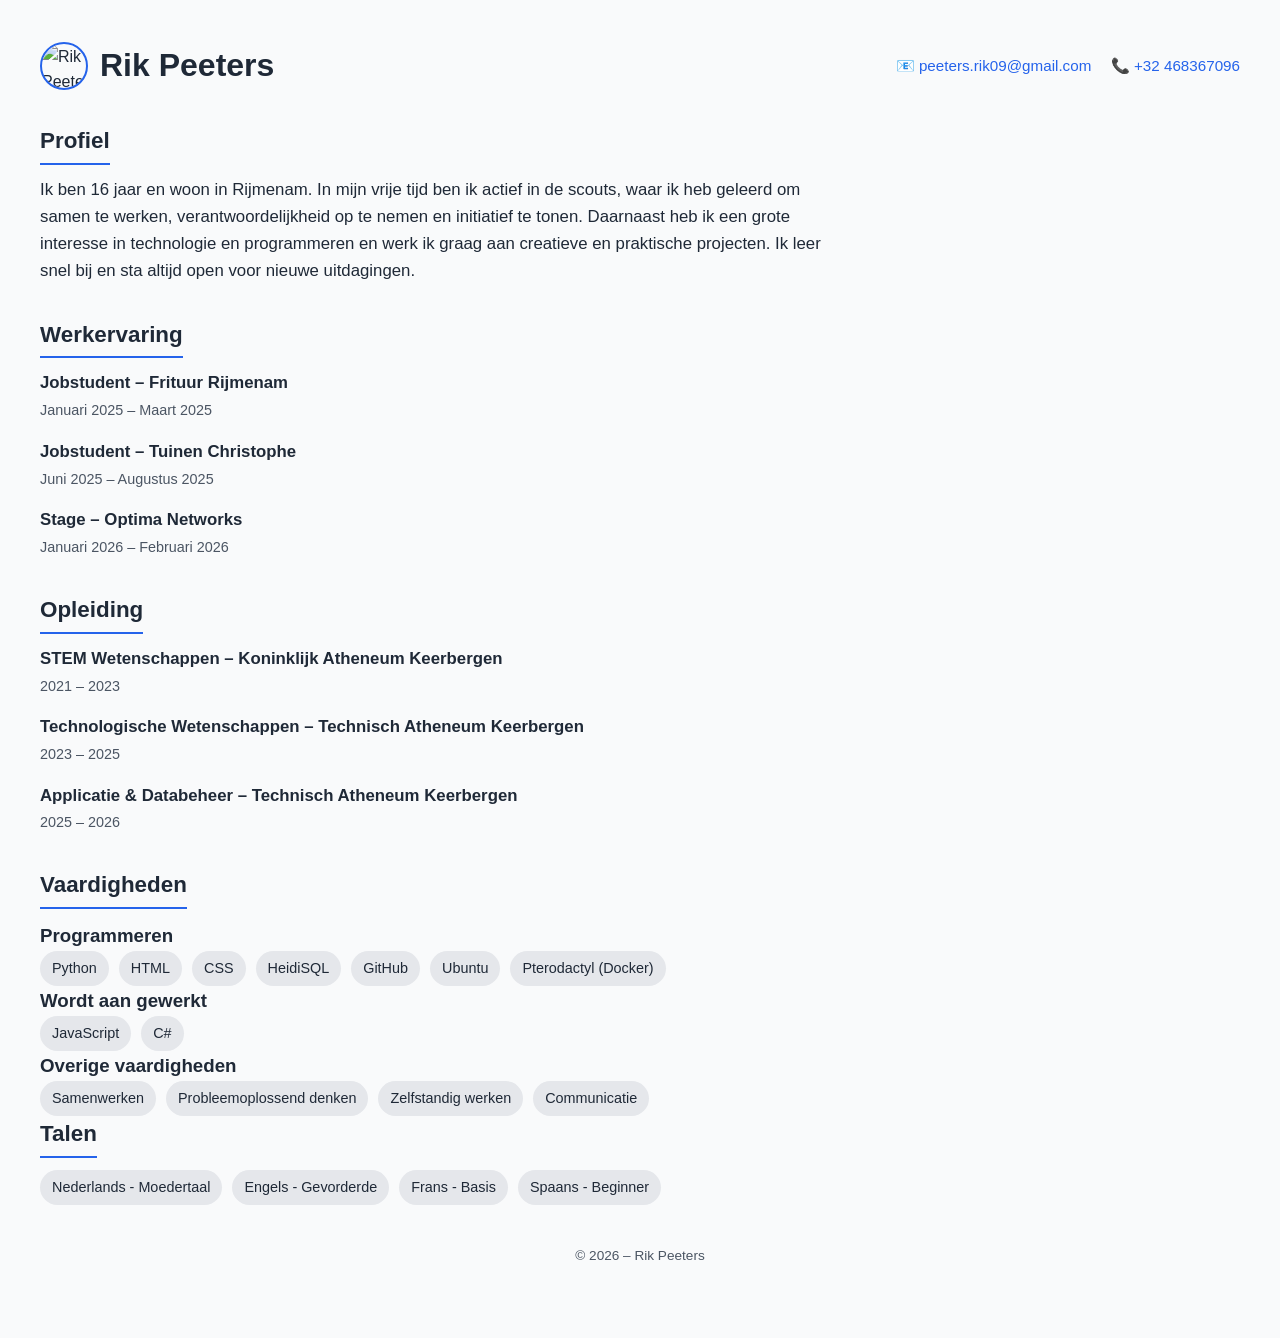
==== 5ADB/Rik/WEBSITES/Cv/index.html @ 6829eaf0 "cv website" ====
<!DOCTYPE html>
<html lang="nl">
<head>
  <meta charset="UTF-8" />
  <meta name="viewport" content="width=device-width, initial-scale=1.0" />
  <title>CV Rik Peeters</title>
  <style>
    :root {
      --primary: #1f2937;
      --secondary: #4b5563;
      --accent: #2563eb;
      --bg: #f9fafb;
      --card: #ffffff;
    }

    * {
      box-sizing: border-box;
      margin: 0;
      padding: 0;
      font-family: "Segoe UI", Tahoma, sans-serif;
    }

    body {
      background: var(--bg);
      color: var(--primary);
      line-height: 1.6;
      padding: 40px;
    }

    .container {
      max-width: 900px;
      margin: auto;
      background: var(--card);
      padding: 40px;
      border-radius: 12px;
      box-shadow: 0 10px 30px rgba(0,0,0,0.08);
    }

    header {
      display: flex;
      justify-content: space-between;
      align-items: center;
      margin-bottom: 32px;
    }

    header h1 {
      font-size: 2.2rem;
    }

    header p {
      color: var(--secondary);
    }

    .profiel p {
      max-width: 800px;   
      font-size: 1.05rem;  
    }

    header .profile {
      display: flex;
      align-items: center;
      gap: 12px; 
    }

    header .profile img {
      width: 48px;       
      height: 48px;       
      border-radius: 50%; 
      object-fit: cover;  
      border: 2px solid var(--accent); 
    }

    header .profile h1 {
      font-size: 2rem; 
      margin: 0;
    }

    .section {
      margin-bottom: 32px;
    }

    .section h2 {
      font-size: 1.4rem;
      margin-bottom: 12px;
      border-bottom: 2px solid var(--accent);
      display: inline-block;
      padding-bottom: 4px;
    }

    .item {
      margin-bottom: 16px;
    }

    .item h3 {
      font-size: 1.05rem;
    }

    .item span {
      font-size: 0.9rem;
      color: var(--secondary);
    }

    ul {
      margin-left: 18px;
    }

    .skills {
      display: flex;
      flex-wrap: wrap;
      gap: 10px;
    }

    .skill {
      background: #e5e7eb;
      padding: 6px 12px;
      border-radius: 20px;
      font-size: 0.9rem;
      transition-delay: 0.05s;
    }

    .skill:hover {
      transform: translateY(-4px) scale(1.05);
      box-shadow: 0 6px 15px rgba(0, 0, 0, 0.15);
      transition: all 0.3s ease;
    }

    footer {
      text-align: center;
      font-size: 0.85rem;
      color: var(--secondary);
      margin-top: 40px;
    }

    .contacts a {
      color: var(--accent);
      text-decoration: none;
      margin-left: 15px;
      font-size: 0.95rem;
    }

    @media (max-width: 600px) {
      body {
        padding: 20px;
      }

      header {
        flex-direction: column;
        align-items: flex-start;
        gap: 10px;
      }
    }
  </style>
</head>
<body>
  <header>
  <div class="profile">
    <img src="https://userpicture20.smartschool.be/User/Userimage/hashimage/hash/1045_d961c326-df20-4d8a-acbe-41e2a661c133/plain/1/res/48" alt="Rik Peeters">
    <h1>Rik Peeters</h1>
  </div>
  <div class="contacts">
    <a href="mailto:peeters.rik09@gmail.com">📧 peeters.rik09@gmail.com</a>
    <a href="tel:+32468367096">📞 +32 468367096</a>
  </div>
  </header>

    </header>

    <section class="section">
      <div class="profiel">
      <h2>Profiel</h2>
      <p>
        Ik ben 16 jaar en woon in Rijmenam. In mijn vrije tijd ben ik actief in de scouts, 
        waar ik heb geleerd om samen te werken, verantwoordelijkheid op te nemen en 
        initiatief te tonen. Daarnaast heb ik een grote interesse in technologie en 
        programmeren en werk ik graag aan creatieve en praktische projecten. 
        Ik leer snel bij en sta altijd open voor nieuwe uitdagingen.
      </p>
      </div>
    </section>


    <section class="section">
      <h2>Werkervaring</h2>
      <div class="item">
        <h3>Jobstudent – Frituur Rijmenam</h3>
        <span> Januari 2025 – Maart 2025</span>
      </div>
      <div class="item">
        <h3>Jobstudent – Tuinen Christophe</h3>
        <span> Juni 2025 – Augustus 2025</span>
      </div>
      <div class="item">
        <h3>Stage – Optima Networks</h3>
        <span>Januari 2026 – Februari 2026</span>
      </div>
    </section>

    <section class="section ">
      <h2>Opleiding</h2>
      <div class="item">
        <h3>STEM Wetenschappen – Koninklijk Atheneum Keerbergen</h3>
        <span>2021 – 2023</span>
      </div>
      <div class="item">
        <h3>Technologische Wetenschappen – Technisch Atheneum Keerbergen</h3>
        <span>2023 – 2025</span>
      </div>
      <div class="item">
        <h3>Applicatie & Databeheer – Technisch Atheneum Keerbergen</h3>
        <span>2025 – 2026</span>
      </div>
    </section>

  <section class="section">
  <h2>Vaardigheden</h2>

  <h3>Programmeren</h3>
  <div class="skills">
    <div class="skill">Python</div>
    <div class="skill">HTML</div>
    <div class="skill">CSS</div>
    <div class="skill">HeidiSQL</div>
    <div class="skill">GitHub</div>
    <div class="skill">Ubuntu</div>
    <div class="skill">Pterodactyl (Docker)</div>
  </div>

  <h3>Wordt aan gewerkt</h3>
  <div class="skills">
    <div class="skill">JavaScript</div>
    <div class="skill">C#</div>
  </div>

  <h3>Overige vaardigheden</h3>
  <div class="skills">
    <div class="skill">Samenwerken</div>
    <div class="skill">Probleemoplossend denken</div>
    <div class="skill">Zelfstandig werken</div>
    <div class="skill">Communicatie</div>
  </div>

  <section class="section">
  <h2>Talen</h2>

  <div class="skills">
    <div class="skill">Nederlands - Moedertaal</div>
    <div class="skill">Engels - Gevorderde</div>
    <div class="skill">Frans -  Basis</div>
    <div class="skill">Spaans -  Beginner</div>
  </div>

</section>
    <footer>
      © 2026 – Rik Peeters
    </footer>
  </div>
</body>
</html>
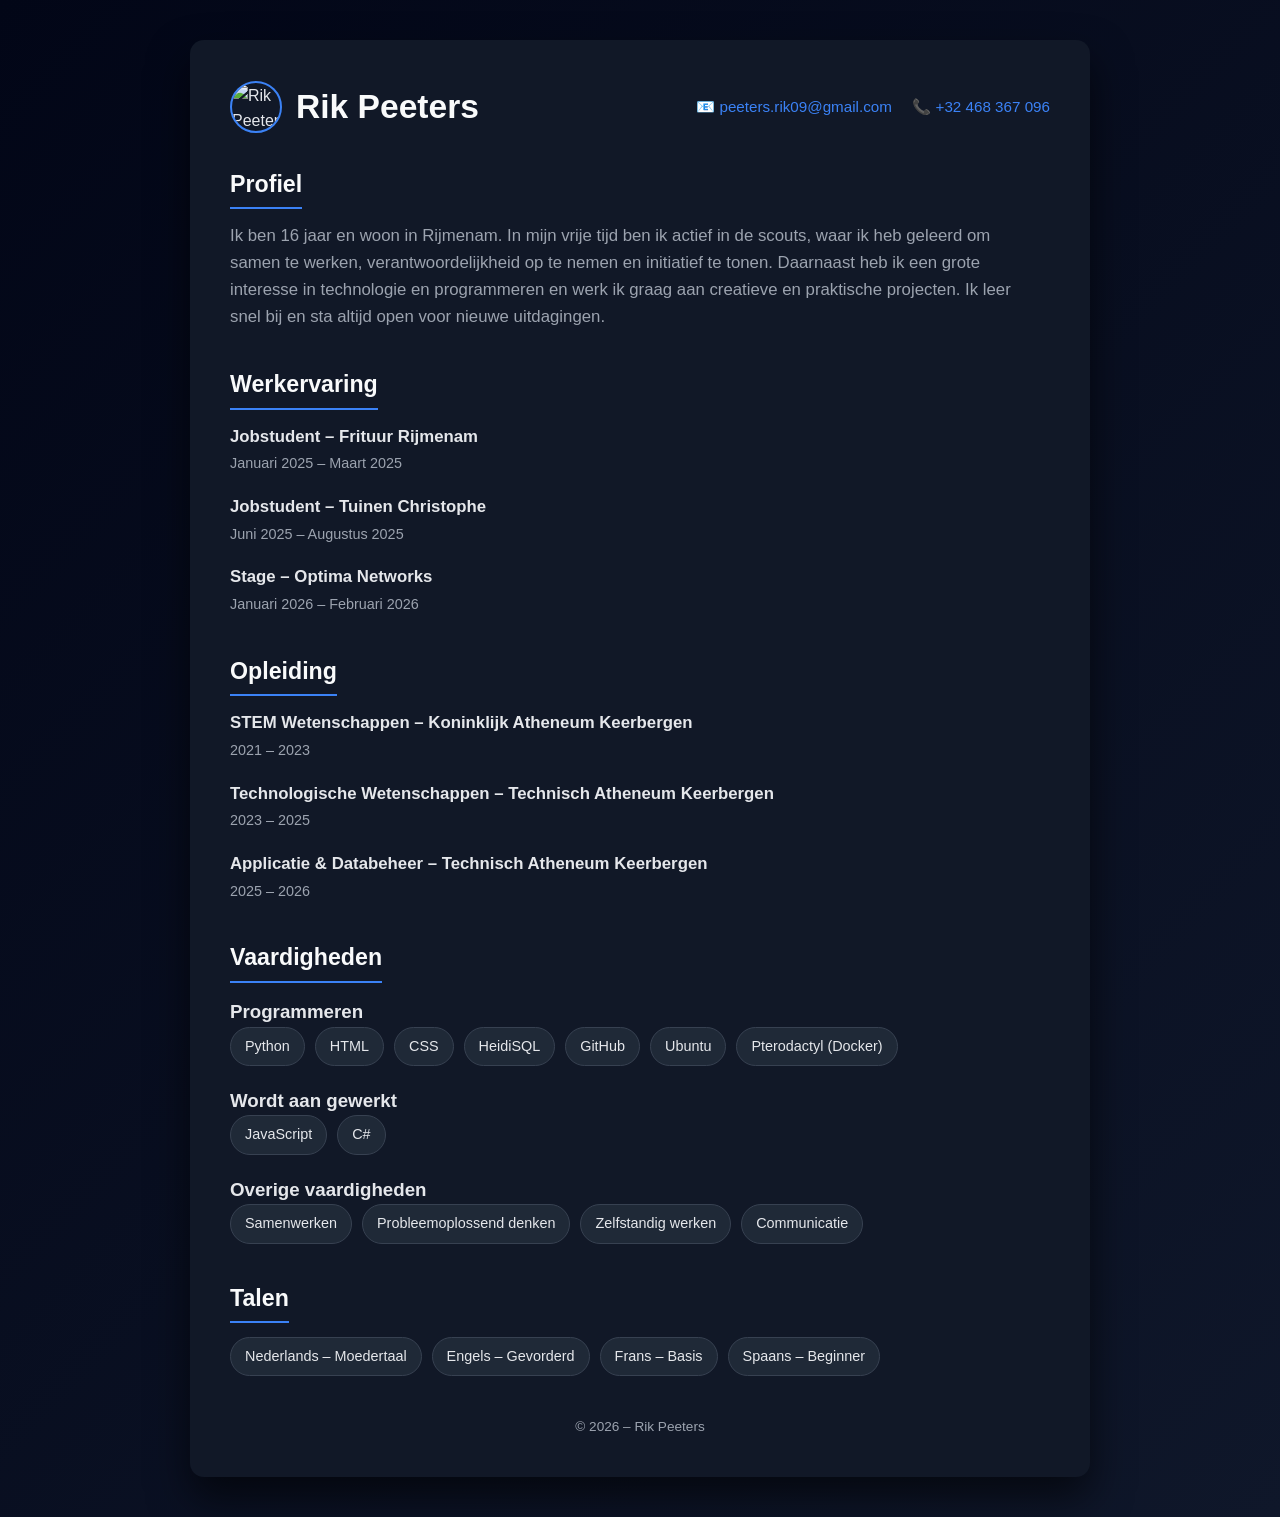
==== commit c49e0208: "cv website" ====
--- a/5ADB/Rik/WEBSITES/Cv/index.html
+++ b/5ADB/Rik/WEBSITES/Cv/index.html
@@ -6,11 +6,12 @@
   <title>CV Rik Peeters</title>
   <style>
     :root {
-      --primary: #1f2937;
-      --secondary: #4b5563;
-      --accent: #2563eb;
-      --bg: #f9fafb;
-      --card: #ffffff;
+      --primary: #e5e7eb;
+      --secondary: #9ca3af;
+      --accent: #3b82f6;
+      --bg: #0f172a;
+      --card: #111827;
+      --skill-bg: #1f2937;
     }
 
     * {
@@ -21,7 +22,7 @@
     }
 
     body {
-      background: var(--bg);
+      background: linear-gradient(135deg, #020617, #0f172a);
       color: var(--primary);
       line-height: 1.6;
       padding: 40px;
@@ -32,8 +33,8 @@
       margin: auto;
       background: var(--card);
       padding: 40px;
-      border-radius: 12px;
-      box-shadow: 0 10px 30px rgba(0,0,0,0.08);
+      border-radius: 14px;
+      box-shadow: 0 20px 40px rgba(0,0,0,0.6);
     }
 
     header {
@@ -41,87 +42,90 @@
       justify-content: space-between;
       align-items: center;
       margin-bottom: 32px;
-    }
-
-    header h1 {
-      font-size: 2.2rem;
-    }
-
-    header p {
-      color: var(--secondary);
-    }
-
-    .profiel p {
-      max-width: 800px;   
-      font-size: 1.05rem;  
+      flex-wrap: wrap;
+      gap: 16px;
     }
 
     header .profile {
       display: flex;
       align-items: center;
-      gap: 12px; 
+      gap: 14px;
     }
 
     header .profile img {
-      width: 48px;       
-      height: 48px;       
-      border-radius: 50%; 
-      object-fit: cover;  
-      border: 2px solid var(--accent); 
-    }
-
-    header .profile h1 {
-      font-size: 2rem; 
-      margin: 0;
+      width: 52px;
+      height: 52px;
+      border-radius: 50%;
+      object-fit: cover;
+      border: 2px solid var(--accent);
+    }
+
+    header h1 {
+      font-size: 2.1rem;
+      color: #f9fafb;
+    }
+
+    .contacts a {
+      color: var(--accent);
+      text-decoration: none;
+      margin-left: 16px;
+      font-size: 0.95rem;
     }
 
     .section {
-      margin-bottom: 32px;
+      margin-bottom: 36px;
     }
 
     .section h2 {
-      font-size: 1.4rem;
-      margin-bottom: 12px;
+      font-size: 1.45rem;
+      margin-bottom: 14px;
       border-bottom: 2px solid var(--accent);
       display: inline-block;
       padding-bottom: 4px;
+      color: #f9fafb;
+    }
+
+    .profiel p {
+      max-width: 800px;
+      font-size: 1.05rem;
+      color: var(--secondary);
     }
 
     .item {
-      margin-bottom: 16px;
+      margin-bottom: 18px;
     }
 
     .item h3 {
       font-size: 1.05rem;
+      color: #e5e7eb;
     }
 
     .item span {
       font-size: 0.9rem;
       color: var(--secondary);
-    }
-
-    ul {
-      margin-left: 18px;
     }
 
     .skills {
       display: flex;
       flex-wrap: wrap;
       gap: 10px;
+      margin-bottom: 20px;
     }
 
     .skill {
-      background: #e5e7eb;
-      padding: 6px 12px;
+      background: var(--skill-bg);
+      padding: 7px 14px;
       border-radius: 20px;
       font-size: 0.9rem;
-      transition-delay: 0.05s;
+      color: #e5e7eb;
+      border: 1px solid #374151;
+      transition: all 0.25s ease;
     }
 
     .skill:hover {
-      transform: translateY(-4px) scale(1.05);
-      box-shadow: 0 6px 15px rgba(0, 0, 0, 0.15);
-      transition: all 0.3s ease;
+      transform: translateY(-3px) scale(1.05);
+      box-shadow: 0 8px 20px rgba(0,0,0,0.6);
+      border-color: var(--accent);
     }
 
     footer {
@@ -131,13 +135,6 @@
       margin-top: 40px;
     }
 
-    .contacts a {
-      color: var(--accent);
-      text-decoration: none;
-      margin-left: 15px;
-      font-size: 0.95rem;
-    }
-
     @media (max-width: 600px) {
       body {
         padding: 20px;
@@ -146,48 +143,50 @@
       header {
         flex-direction: column;
         align-items: flex-start;
-        gap: 10px;
+      }
+
+      .contacts a {
+        margin-left: 0;
+        margin-right: 12px;
       }
     }
   </style>
 </head>
 <body>
-  <header>
-  <div class="profile">
-    <img src="https://userpicture20.smartschool.be/User/Userimage/hashimage/hash/1045_d961c326-df20-4d8a-acbe-41e2a661c133/plain/1/res/48" alt="Rik Peeters">
-    <h1>Rik Peeters</h1>
-  </div>
-  <div class="contacts">
-    <a href="mailto:peeters.rik09@gmail.com">📧 peeters.rik09@gmail.com</a>
-    <a href="tel:+32468367096">📞 +32 468367096</a>
-  </div>
-  </header>
-
+  <div class="container">
+    <header>
+      <div class="profile">
+        <img src="https://userpicture20.smartschool.be/User/Userimage/hashimage/hash/1045_d961c326-df20-4d8a-acbe-41e2a661c133/plain/1/res/48" alt="Rik Peeters">
+        <h1>Rik Peeters</h1>
+      </div>
+      <div class="contacts">
+        <a href="mailto:peeters.rik09@gmail.com">📧 peeters.rik09@gmail.com</a>
+        <a href="tel:+32468367096">📞 +32 468 367 096</a>
+      </div>
     </header>
 
     <section class="section">
+      <h2>Profiel</h2>
       <div class="profiel">
-      <h2>Profiel</h2>
-      <p>
-        Ik ben 16 jaar en woon in Rijmenam. In mijn vrije tijd ben ik actief in de scouts, 
-        waar ik heb geleerd om samen te werken, verantwoordelijkheid op te nemen en 
-        initiatief te tonen. Daarnaast heb ik een grote interesse in technologie en 
-        programmeren en werk ik graag aan creatieve en praktische projecten. 
-        Ik leer snel bij en sta altijd open voor nieuwe uitdagingen.
-      </p>
-      </div>
-    </section>
-
+        <p>
+          Ik ben 16 jaar en woon in Rijmenam. In mijn vrije tijd ben ik actief in de scouts,
+          waar ik heb geleerd om samen te werken, verantwoordelijkheid op te nemen en
+          initiatief te tonen. Daarnaast heb ik een grote interesse in technologie en
+          programmeren en werk ik graag aan creatieve en praktische projecten.
+          Ik leer snel bij en sta altijd open voor nieuwe uitdagingen.
+        </p>
+      </div>
+    </section>
 
     <section class="section">
       <h2>Werkervaring</h2>
       <div class="item">
         <h3>Jobstudent – Frituur Rijmenam</h3>
-        <span> Januari 2025 – Maart 2025</span>
+        <span>Januari 2025 – Maart 2025</span>
       </div>
       <div class="item">
         <h3>Jobstudent – Tuinen Christophe</h3>
-        <span> Juni 2025 – Augustus 2025</span>
+        <span>Juni 2025 – Augustus 2025</span>
       </div>
       <div class="item">
         <h3>Stage – Optima Networks</h3>
@@ -195,7 +194,7 @@
       </div>
     </section>
 
-    <section class="section ">
+    <section class="section">
       <h2>Opleiding</h2>
       <div class="item">
         <h3>STEM Wetenschappen – Koninklijk Atheneum Keerbergen</h3>
@@ -211,48 +210,48 @@
       </div>
     </section>
 
-  <section class="section">
-  <h2>Vaardigheden</h2>
-
-  <h3>Programmeren</h3>
-  <div class="skills">
-    <div class="skill">Python</div>
-    <div class="skill">HTML</div>
-    <div class="skill">CSS</div>
-    <div class="skill">HeidiSQL</div>
-    <div class="skill">GitHub</div>
-    <div class="skill">Ubuntu</div>
-    <div class="skill">Pterodactyl (Docker)</div>
-  </div>
-
-  <h3>Wordt aan gewerkt</h3>
-  <div class="skills">
-    <div class="skill">JavaScript</div>
-    <div class="skill">C#</div>
-  </div>
-
-  <h3>Overige vaardigheden</h3>
-  <div class="skills">
-    <div class="skill">Samenwerken</div>
-    <div class="skill">Probleemoplossend denken</div>
-    <div class="skill">Zelfstandig werken</div>
-    <div class="skill">Communicatie</div>
-  </div>
-
-  <section class="section">
-  <h2>Talen</h2>
-
-  <div class="skills">
-    <div class="skill">Nederlands - Moedertaal</div>
-    <div class="skill">Engels - Gevorderde</div>
-    <div class="skill">Frans -  Basis</div>
-    <div class="skill">Spaans -  Beginner</div>
-  </div>
-
-</section>
+    <section class="section">
+      <h2>Vaardigheden</h2>
+
+      <h3>Programmeren</h3>
+      <div class="skills">
+        <div class="skill">Python</div>
+        <div class="skill">HTML</div>
+        <div class="skill">CSS</div>
+        <div class="skill">HeidiSQL</div>
+        <div class="skill">GitHub</div>
+        <div class="skill">Ubuntu</div>
+        <div class="skill">Pterodactyl (Docker)</div>
+      </div>
+
+      <h3>Wordt aan gewerkt</h3>
+      <div class="skills">
+        <div class="skill">JavaScript</div>
+        <div class="skill">C#</div>
+      </div>
+
+      <h3>Overige vaardigheden</h3>
+      <div class="skills">
+        <div class="skill">Samenwerken</div>
+        <div class="skill">Probleemoplossend denken</div>
+        <div class="skill">Zelfstandig werken</div>
+        <div class="skill">Communicatie</div>
+      </div>
+    </section>
+
+    <section class="section">
+      <h2>Talen</h2>
+      <div class="skills">
+        <div class="skill">Nederlands – Moedertaal</div>
+        <div class="skill">Engels – Gevorderd</div>
+        <div class="skill">Frans – Basis</div>
+        <div class="skill">Spaans – Beginner</div>
+      </div>
+    </section>
+
     <footer>
       © 2026 – Rik Peeters
     </footer>
   </div>
 </body>
-</html>+</html>
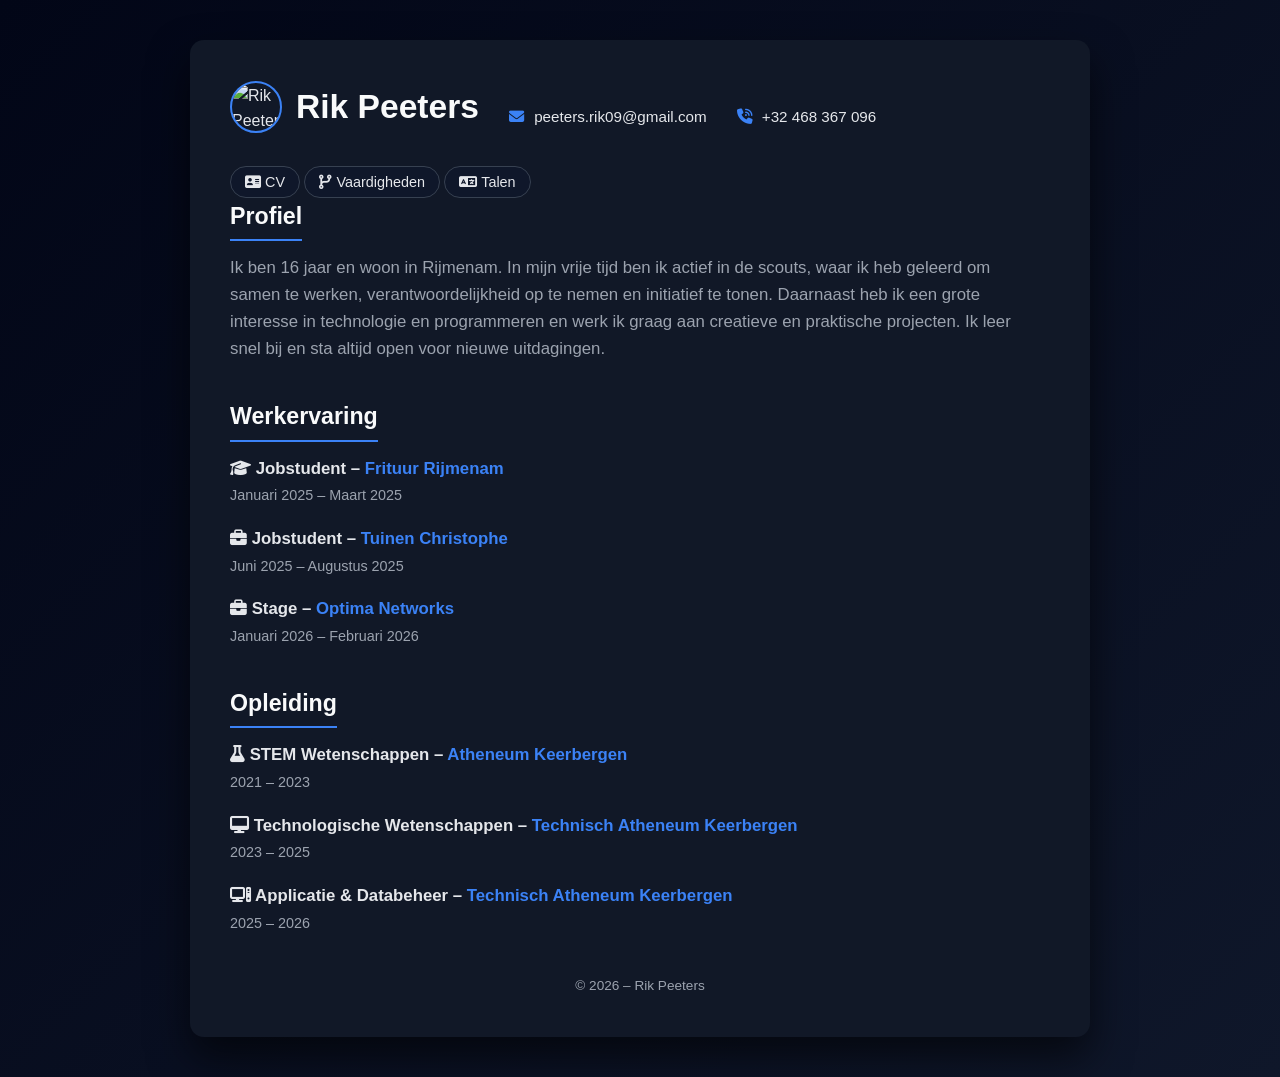
==== commit 8794aa67: "icons update for CV" ====
--- a/5ADB/Rik/WEBSITES/Cv/index.html
+++ b/5ADB/Rik/WEBSITES/Cv/index.html
@@ -3,154 +3,9 @@
 <head>
   <meta charset="UTF-8" />
   <meta name="viewport" content="width=device-width, initial-scale=1.0" />
-  <title>CV Rik Peeters</title>
-  <style>
-    :root {
-      --primary: #e5e7eb;
-      --secondary: #9ca3af;
-      --accent: #3b82f6;
-      --bg: #0f172a;
-      --card: #111827;
-      --skill-bg: #1f2937;
-    }
-
-    * {
-      box-sizing: border-box;
-      margin: 0;
-      padding: 0;
-      font-family: "Segoe UI", Tahoma, sans-serif;
-    }
-
-    body {
-      background: linear-gradient(135deg, #020617, #0f172a);
-      color: var(--primary);
-      line-height: 1.6;
-      padding: 40px;
-    }
-
-    .container {
-      max-width: 900px;
-      margin: auto;
-      background: var(--card);
-      padding: 40px;
-      border-radius: 14px;
-      box-shadow: 0 20px 40px rgba(0,0,0,0.6);
-    }
-
-    header {
-      display: flex;
-      justify-content: space-between;
-      align-items: center;
-      margin-bottom: 32px;
-      flex-wrap: wrap;
-      gap: 16px;
-    }
-
-    header .profile {
-      display: flex;
-      align-items: center;
-      gap: 14px;
-    }
-
-    header .profile img {
-      width: 52px;
-      height: 52px;
-      border-radius: 50%;
-      object-fit: cover;
-      border: 2px solid var(--accent);
-    }
-
-    header h1 {
-      font-size: 2.1rem;
-      color: #f9fafb;
-    }
-
-    .contacts a {
-      color: var(--accent);
-      text-decoration: none;
-      margin-left: 16px;
-      font-size: 0.95rem;
-    }
-
-    .section {
-      margin-bottom: 36px;
-    }
-
-    .section h2 {
-      font-size: 1.45rem;
-      margin-bottom: 14px;
-      border-bottom: 2px solid var(--accent);
-      display: inline-block;
-      padding-bottom: 4px;
-      color: #f9fafb;
-    }
-
-    .profiel p {
-      max-width: 800px;
-      font-size: 1.05rem;
-      color: var(--secondary);
-    }
-
-    .item {
-      margin-bottom: 18px;
-    }
-
-    .item h3 {
-      font-size: 1.05rem;
-      color: #e5e7eb;
-    }
-
-    .item span {
-      font-size: 0.9rem;
-      color: var(--secondary);
-    }
-
-    .skills {
-      display: flex;
-      flex-wrap: wrap;
-      gap: 10px;
-      margin-bottom: 20px;
-    }
-
-    .skill {
-      background: var(--skill-bg);
-      padding: 7px 14px;
-      border-radius: 20px;
-      font-size: 0.9rem;
-      color: #e5e7eb;
-      border: 1px solid #374151;
-      transition: all 0.25s ease;
-    }
-
-    .skill:hover {
-      transform: translateY(-3px) scale(1.05);
-      box-shadow: 0 8px 20px rgba(0,0,0,0.6);
-      border-color: var(--accent);
-    }
-
-    footer {
-      text-align: center;
-      font-size: 0.85rem;
-      color: var(--secondary);
-      margin-top: 40px;
-    }
-
-    @media (max-width: 600px) {
-      body {
-        padding: 20px;
-      }
-
-      header {
-        flex-direction: column;
-        align-items: flex-start;
-      }
-
-      .contacts a {
-        margin-left: 0;
-        margin-right: 12px;
-      }
-    }
-  </style>
+  <title>CV - Rik Peeters</title>
+  <link rel="stylesheet" href="https://cdnjs.cloudflare.com/ajax/libs/font-awesome/6.5.1/css/all.min.css">
+  <link rel="stylesheet" href="styles.css">
 </head>
 <body>
   <div class="container">
@@ -158,12 +13,15 @@
       <div class="profile">
         <img src="https://userpicture20.smartschool.be/User/Userimage/hashimage/hash/1045_d961c326-df20-4d8a-acbe-41e2a661c133/plain/1/res/48" alt="Rik Peeters">
         <h1>Rik Peeters</h1>
-      </div>
-      <div class="contacts">
-        <a href="mailto:peeters.rik09@gmail.com">📧 peeters.rik09@gmail.com</a>
-        <a href="tel:+32468367096">📞 +32 468 367 096</a>
+        <a href="mailto:peeters.rik09@gmail.com"><i class="fa-solid fa-envelope"></i> peeters.rik09@gmail.com</a>
+        <a href="tel:+32468367096"><i class="fa-solid fa-phone-volume"></i> +32 468 367 096</a>
       </div>
     </header>
+    <div class="navigation">
+      <button onclick="location.href='index.html'"><i class="fa-solid fa-address-card"></i> CV</button>
+      <button onclick="location.href='vaardigheden.html'"><i class="fa-solid fa-code-branch"></i> Vaardigheden</button>
+      <button onclick="location.href='talen.html'"><i class="fa-solid fa-language"></i> Talen</button>
+    </div>
 
     <section class="section">
       <h2>Profiel</h2>
@@ -181,15 +39,15 @@
     <section class="section">
       <h2>Werkervaring</h2>
       <div class="item">
-        <h3>Jobstudent – Frituur Rijmenam</h3>
+        <h3><i class="fa-solid fa-graduation-cap"></i> Jobstudent – <a href="https://www.one2three.app/denhetepatat/menu" target=_blank>Frituur Rijmenam</a></h3>
         <span>Januari 2025 – Maart 2025</span>
       </div>
       <div class="item">
-        <h3>Jobstudent – Tuinen Christophe</h3>
+        <h3><i class="fa-solid fa-briefcase"></i> Jobstudent – <a href="https://tuinenchristophe.be/" target=_blank>Tuinen Christophe</a></h3>
         <span>Juni 2025 – Augustus 2025</span>
       </div>
       <div class="item">
-        <h3>Stage – Optima Networks</h3>
+        <h3><i class="fa-solid fa-briefcase"></i> Stage – <a href="https://www.optimanetworks.be/nl/" target=_blank>Optima Networks</a></h3>
         <span>Januari 2026 – Februari 2026</span>
       </div>
     </section>
@@ -197,55 +55,16 @@
     <section class="section">
       <h2>Opleiding</h2>
       <div class="item">
-        <h3>STEM Wetenschappen – Koninklijk Atheneum Keerbergen</h3>
+        <h3><i class="fa-solid fa-flask"></i> STEM Wetenschappen – <a href="https://atheneum-keerbergen.be/" target="_blank">Atheneum Keerbergen</a></h3>
         <span>2021 – 2023</span>
       </div>
       <div class="item">
-        <h3>Technologische Wetenschappen – Technisch Atheneum Keerbergen</h3>
+        <h3><i class="fa-solid fa-desktop"></i> Technologische Wetenschappen – <a href="https://www.technischatheneumkeerbergen.be/" target="_blank">Technisch Atheneum Keerbergen</a></h3>
         <span>2023 – 2025</span>
       </div>
       <div class="item">
-        <h3>Applicatie & Databeheer – Technisch Atheneum Keerbergen</h3>
+        <h3><i class="fa-solid fa-computer"></i> Applicatie & Databeheer – <a href="https://www.technischatheneumkeerbergen.be/" target="_blank">Technisch Atheneum Keerbergen</a></h3>
         <span>2025 – 2026</span>
-      </div>
-    </section>
-
-    <section class="section">
-      <h2>Vaardigheden</h2>
-
-      <h3>Programmeren</h3>
-      <div class="skills">
-        <div class="skill">Python</div>
-        <div class="skill">HTML</div>
-        <div class="skill">CSS</div>
-        <div class="skill">HeidiSQL</div>
-        <div class="skill">GitHub</div>
-        <div class="skill">Ubuntu</div>
-        <div class="skill">Pterodactyl (Docker)</div>
-      </div>
-
-      <h3>Wordt aan gewerkt</h3>
-      <div class="skills">
-        <div class="skill">JavaScript</div>
-        <div class="skill">C#</div>
-      </div>
-
-      <h3>Overige vaardigheden</h3>
-      <div class="skills">
-        <div class="skill">Samenwerken</div>
-        <div class="skill">Probleemoplossend denken</div>
-        <div class="skill">Zelfstandig werken</div>
-        <div class="skill">Communicatie</div>
-      </div>
-    </section>
-
-    <section class="section">
-      <h2>Talen</h2>
-      <div class="skills">
-        <div class="skill">Nederlands – Moedertaal</div>
-        <div class="skill">Engels – Gevorderd</div>
-        <div class="skill">Frans – Basis</div>
-        <div class="skill">Spaans – Beginner</div>
       </div>
     </section>
 
--- a/5ADB/Rik/WEBSITES/Cv/styles.css
+++ b/5ADB/Rik/WEBSITES/Cv/styles.css
@@ -0,0 +1,183 @@
+ 
+:root {
+       --primary: #e5e7eb;
+       --secondary: #9ca3af;
+       --accent: #3b82f6;
+       --bg: #0f172a;
+       --card: #111827;
+       --skill-bg: #1f2937; 
+}
+ 
+    
+     * {
+       box-sizing: border-box;
+       margin: 0;
+       padding: 0;
+       font-family: "Segoe UI", Tahoma, sans-serif;
+     }
+ 
+     body {
+       background: linear-gradient(135deg, #020617, #0f172a);
+       color: var(--primary);
+       line-height: 1.6;
+       padding: 40px;
+     }
+ 
+     .container {
+       max-width: 900px;
+       margin: auto;
+       background: var(--card);
+       padding: 40px;
+       border-radius: 14px;
+       box-shadow: 0 20px 40px rgba(0,0,0,0.6);
+     }
+ 
+     header {
+       display: flex;
+       justify-content: space-between;
+       align-items: center;
+       margin-bottom: 32px;
+       flex-wrap: wrap;
+       gap: 16px;
+     }
+ 
+     header .profile {
+       display: flex;
+       align-items: center;
+       gap: 14px;
+     }
+ 
+     header .profile img {
+       width: 52px;
+       height: 52px;
+       border-radius: 50%;
+       object-fit: cover;
+       border: 2px solid var(--accent);
+     }
+ 
+     header h1 {
+       font-size: 2.1rem;
+       color: #f9fafb;
+     }
+ 
+     .profile a {
+       color: var(--primary);
+       text-decoration: none;
+       margin-left: 16px;
+       font-size: 0.95rem;
+     }
+ 
+     .profile a i {
+       color: var(--accent);
+       margin-right: 6px;
+       margin-top: 25px;
+     }
+
+     .profile a:hover {
+       text-decoration: underline;
+     }
+ 
+     .navigation button {
+       background: var(--bg);
+       padding: 7px 14px;
+       border-radius: 20px;
+       font-size: 0.9rem;
+       color: #e5e7eb;
+       border: 1px solid #374151;
+       transition: all 0.25s ease;
+     }
+ 
+     .navigation button:hover {
+       transform: translateY(-3px) scale(1.05);
+       box-shadow: 0 8px 20px rgba(0,0,0,0.6);
+       border-color: var(--accent);
+     }
+ 
+ 
+     .section {
+       margin-bottom: 36px;
+     }
+ 
+     .section h2 {
+       font-size: 1.45rem;
+       margin-bottom: 14px;
+       border-bottom: 2px solid var(--accent);
+       display: inline-block;
+       padding-bottom: 4px;
+       color: #f9fafb;
+     }
+ 
+     .profiel p {
+       max-width: 800px;
+       font-size: 1.05rem;
+       color: var(--secondary);
+     }
+ 
+     .item {
+       margin-bottom: 18px;
+     }
+ 
+     .item h3 {
+       font-size: 1.05rem;
+       color: #e5e7eb;
+     }
+ 
+     .item span {
+       font-size: 0.9rem;
+       color: var(--secondary);
+     }
+
+     .item a {
+       color: var(--accent);
+       text-decoration: none;
+     }
+
+     .item a:hover {
+       text-decoration: underline;
+     }
+ 
+     .skills {
+       display: flex;
+       flex-wrap: wrap;
+       gap: 10px;
+       margin-bottom: 20px;
+     }
+ 
+     .skill {
+       background: var(--skill-bg);
+       padding: 7px 14px;
+       border-radius: 20px;
+       font-size: 0.9rem;
+       color: #e5e7eb;
+       border: 1px solid #374151;
+       transition: all 0.25s ease;
+     }
+ 
+     .skill:hover {
+       transform: translateY(-3px) scale(1.05);
+       box-shadow: 0 8px 20px rgba(0,0,0,0.6);
+       border-color: var(--accent);
+     }
+ 
+     footer {
+       text-align: center;
+       font-size: 0.85rem;
+       color: var(--secondary);
+       margin-top: 40px;
+     }
+ 
+     @media (max-width: 600px) {
+       body {
+         padding: 20px;
+       }
+ 
+       header {
+         flex-direction: column;
+         align-items: flex-start;
+       }
+ 
+       .contacts a {
+         margin-left: 0;
+         margin-right: 12px;
+       }
+     }
